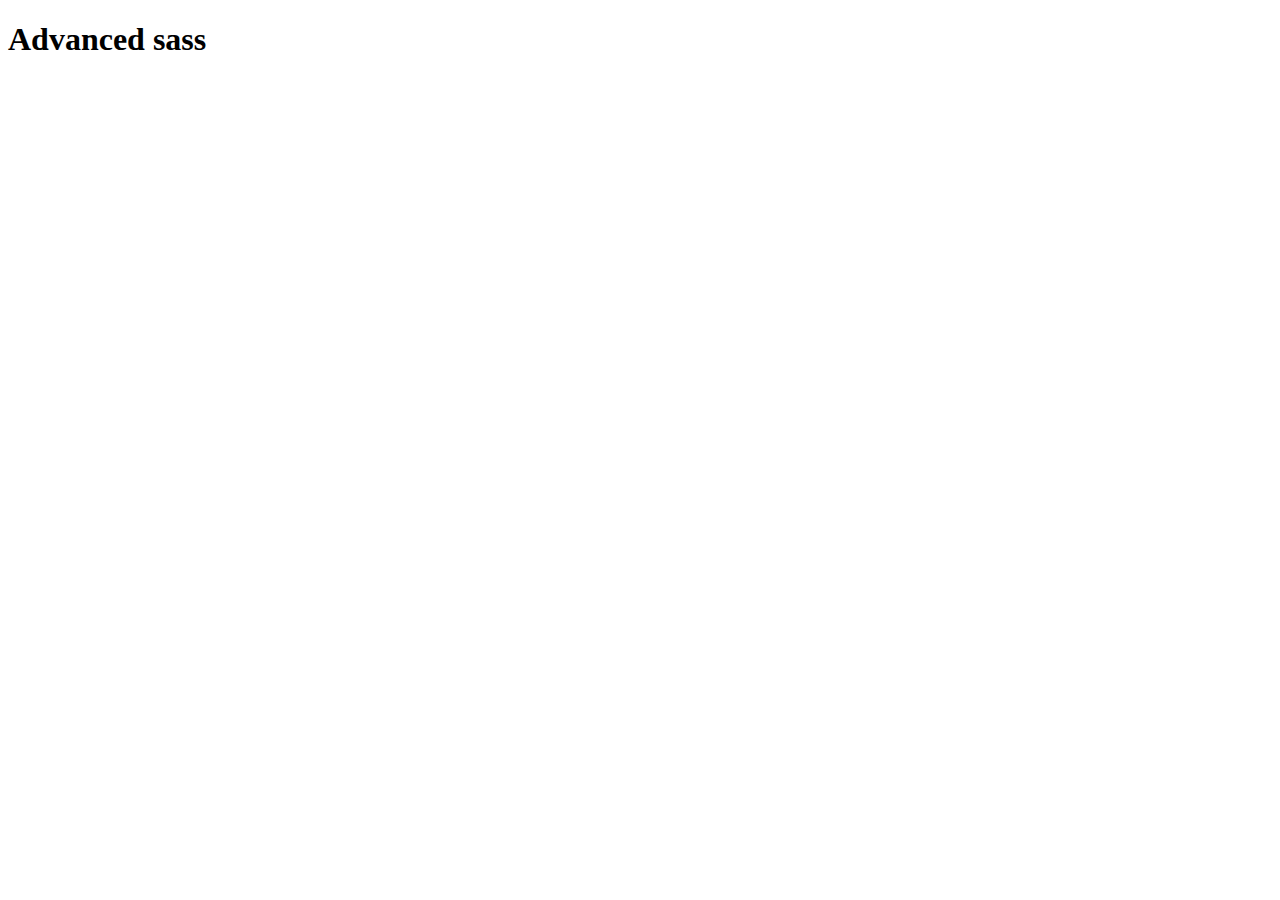
==== Advanced sass/index.html @ a45b02b1 "Avançando com sass" ====
<!DOCTYPE html>
<html lang="en">
<head>
    <meta charset="UTF-8">
    <meta http-equiv="X-UA-Compatible" content="IE=edge">
    <meta name="viewport" content="width=device-width, initial-scale=1.0">
    <title>Advanced sass</title>
    <link rel="stylesheet" href=""
</head>
<body>
    <h1>Advanced sass</h1>
</body>
</html>
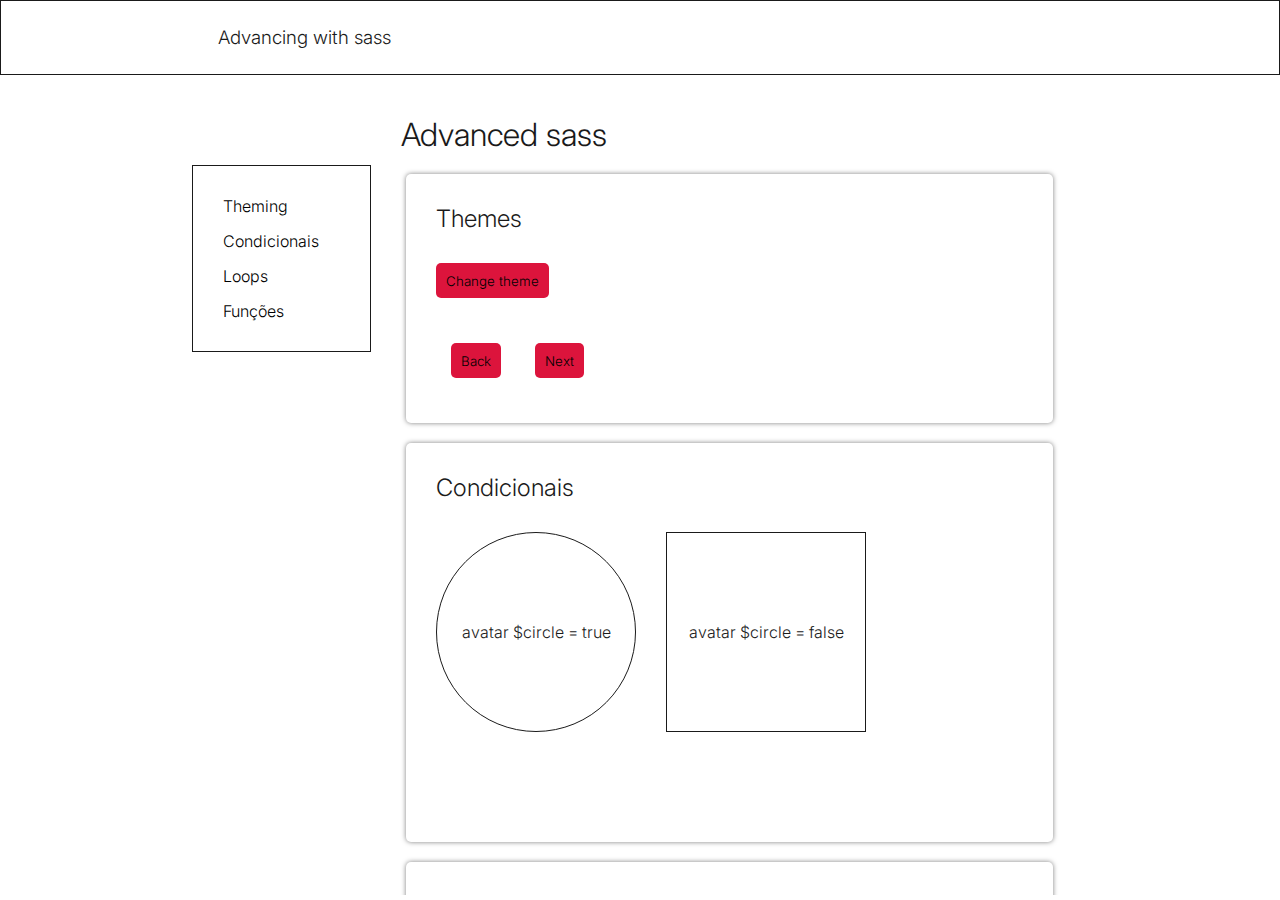
==== commit 59f71552: "Avançando com sass" ====
--- a/Advanced sass/index.html
+++ b/Advanced sass/index.html
@@ -5,9 +5,106 @@
     <meta http-equiv="X-UA-Compatible" content="IE=edge">
     <meta name="viewport" content="width=device-width, initial-scale=1.0">
     <title>Advanced sass</title>
-    <link rel="stylesheet" href=""
+    <link rel="stylesheet" href="styles/css/main.css"/>
+    <link rel="preconnect" href="https://fonts.googleapis.com">
+    <link rel="preconnect" href="https://fonts.gstatic.com" crossorigin>
+    <link href="https://fonts.googleapis.com/css2?family=Inter:wght@100&display=swap" rel="stylesheet">
 </head>
-<body>
-    <h1>Advanced sass</h1>
+<body theme="light" id="body">
+    
+    <header>
+        <div class="header-wrapper">
+            <h3>Advancing with sass</h3>
+        </div>
+    </header>
+
+    <div class="main-container">
+        <aside>
+            <nav>
+                <ul>
+                    <li><a href="#theming">Theming</a></li>
+                </ul>
+                <ul>
+                    <li><a href="#condicionais">Condicionais</a></li>
+                </ul>
+                <ul>
+                    <li><a href="#loops">Loops</a></li>
+                </ul>
+                <ul>
+                    <li><a href="#funcoes">Funções</a></li>
+                </ul>
+            </nav>
+        </aside>
+        <article>
+            <h1>Advanced sass</h1>
+            <section id="theming">
+                <h2>Themes</h2>
+                <button id="change-theme">Change theme</button>
+                <div class="screenshots" style="width: 50%; margin: 15px;">
+                    <button class="back">Back</button>
+                    <button class="next">Next</button>
+                </div>
+            </section>
+
+            <section id="condicionais">
+                <h2>Condicionais</h2>
+                <div class="container" style="display: flex">
+                    <div class="avatar"> avatar $circle = true</div>
+                    <div class="avatar2">avatar $circle = false</div>
+                </div>
+                <div style="margin: 30px 0;">
+                    <img src="/Advanced sass/images/condicionais/screenshot1.png" alt="" width="300">
+                    <img src="/Advanced sass/images/condicionais/screenshot2.png" alt="" width="300">
+                    <img src="/Advanced sass/images/condicionais/screenshot3.png" alt="" width="300">
+                </div>
+            </section>
+
+            <section id="loops">
+                <h2>Loops</h2>
+                <h3>@for</h3>
+                <div class="for-wrapper" style="display: flex; justify-content: space-around; margin: 30px;">
+                    <h4 class="text-1">Text size</h4>
+                    <h4 class="text-2">Text size</h4>
+                    <h4 class="text-3">Text size</h4>
+                    <h4 class="text-4">Text size</h4>
+                    <h4 class="text-5">Text size</h4>
+                    <h4 class="text-6">Text size</h4>
+                    <h4 class="text-7">Text size</h4>
+                    <h4 class="text-8">Text size</h4>
+                    <h4 class="text-9">Text size</h4>
+                    <h4 class="text-10">Text size</h4>
+                </div>
+                <h3>@each</h3>
+                <div class="each-wrapper" style="display: flex; justify-content: space-around; margin: 30px;">
+                    <h4 class="text-1">Text size</h4>
+                    <h4 class="text-2">Text size</h4>
+                    <h4 class="text-3">Text size</h4>
+                    <h4 class="text-4">Text size</h4>
+                </div>
+                <h3>@while</h3>
+                <div class="while-wrapper" style="display: flex; justify-content: space-around; margin: 30px;">
+                    <h4 class="text-1">Text size</h4>
+                    <h4 class="text-2">Text size</h4>
+                    <h4 class="text-3">Text size</h4>
+                    <h4 class="text-4">Text size</h4>
+                    <h4 class="text-5">Text size</h4>
+                    <h4 class="text-6">Text size</h4>
+                    <h4 class="text-7">Text size</h4>
+                </div>
+            </section>
+
+            <section  id="funcoes">
+                <h2>Funções</h2>
+               <div style="display: flex; justify-content: space-around; margin: 30px;">
+                    <p>Função remover fonte específica</p>
+                    <p>Função remover fonte específica</p>
+                    <p class="content">Função remover fonte "Inter" definida na pagina</p>
+               </div>
+            </section>
+
+        </article>
+    </div>
+    <script src="index.js"></script>
+
 </body>
 </html>--- a/Advanced sass/styles/css/main.css
+++ b/Advanced sass/styles/css/main.css
@@ -0,0 +1,206 @@
+@import url("https://fonts.googleapis.com/css2?family=Inter:wght@100&display=swap");
+header {
+  border: 1px solid;
+  padding: 0 15%;
+  margin-bottom: 10px;
+}
+header .header-wrapper {
+  padding: 10px;
+}
+
+.main-container {
+  display: flex;
+  margin: 0 15%;
+  height: 90vh;
+  overflow: hidden;
+}
+.main-container aside {
+  width: 20%;
+  height: fit-content;
+  max-height: 80%;
+  margin-top: 80px;
+  padding: 15px;
+  border: 1px solid;
+}
+.main-container aside nav ul {
+  list-style: none;
+}
+.main-container aside nav ul li {
+  margin: 15px;
+}
+.main-container aside nav ul li a {
+  text-decoration: none;
+}
+.main-container aside nav ul li a:hover {
+  color: gray;
+}
+.main-container article {
+  width: 80%;
+  padding: 15px;
+  overflow-y: scroll;
+}
+
+button {
+  margin: 15px;
+  padding: 10px;
+  border: 0;
+  border-radius: 5px;
+  height: 35px;
+  background: crimson;
+  cursor: pointer;
+}
+button:hover {
+  background-color: gray;
+}
+
+.each-wrapper .text-1 {
+  font-size: 1em;
+}
+
+.each-wrapper .text-2 {
+  font-size: 2em;
+}
+
+.each-wrapper .text-3 {
+  font-size: 3em;
+}
+
+.each-wrapper .text-4 {
+  font-size: 4em;
+}
+
+.for-wrapper .text-1 {
+  background-color: rgba(8, 124, 57, 0.1);
+}
+
+.for-wrapper .text-2 {
+  background-color: rgba(8, 124, 57, 0.2);
+}
+
+.for-wrapper .text-3 {
+  background-color: rgba(8, 124, 57, 0.3);
+}
+
+.for-wrapper .text-4 {
+  background-color: rgba(8, 124, 57, 0.4);
+}
+
+.for-wrapper .text-5 {
+  background-color: rgba(8, 124, 57, 0.5);
+}
+
+.for-wrapper .text-6 {
+  background-color: rgba(8, 124, 57, 0.6);
+}
+
+.for-wrapper .text-7 {
+  background-color: rgba(8, 124, 57, 0.7);
+}
+
+.for-wrapper .text-8 {
+  background-color: rgba(8, 124, 57, 0.8);
+}
+
+.for-wrapper .text-9 {
+  background-color: rgba(8, 124, 57, 0.9);
+}
+
+.for-wrapper .text-10 {
+  background-color: #087c39;
+}
+
+.while-wrapper .text-1 {
+  font-size: 16px;
+}
+
+.while-wrapper .text-2 {
+  font-size: 32px;
+}
+
+.while-wrapper .text-3 {
+  font-size: 48px;
+}
+
+.while-wrapper .text-4 {
+  font-size: 64px;
+}
+
+.while-wrapper .text-5 {
+  font-size: 80px;
+}
+
+.while-wrapper .text-6 {
+  font-size: 96px;
+}
+
+.while-wrapper .text-7 {
+  font-size: 112px;
+}
+
+.content {
+  font-family: Helvetica;
+}
+
+* {
+  margin: 0;
+  padding: 0;
+  box-sizing: border-box;
+  font-family: Inter;
+  font-weight: 300;
+}
+*::-webkit-scrollbar {
+  width: 0;
+}
+
+body[theme=light] {
+  background: white;
+  color: #1a1a1a;
+}
+body[theme=light] section {
+  box-shadow: 0 0 5px rgba(0, 0, 0, 0.5);
+}
+body[theme=light] a {
+  color: black;
+}
+
+body[theme=dark] {
+  background: #1a1a1a;
+  color: #d8d8d8;
+}
+body[theme=dark] section {
+  box-shadow: 0 0 5px rgba(255, 255, 255, 0.5);
+}
+body[theme=dark] a {
+  color: white;
+}
+
+h1, h2, h3 {
+  margin: 15px;
+}
+
+article section {
+  margin: 20px;
+  padding: 15px;
+  border-radius: 5px;
+}
+
+.avatar {
+  width: 200px;
+  height: 200px;
+  display: grid;
+  place-items: center;
+  border-radius: 50%;
+  border: 1px solid;
+  margin: 15px;
+}
+
+.avatar2 {
+  width: 200px;
+  height: 200px;
+  display: grid;
+  place-items: center;
+  border: 1px solid;
+  margin: 15px;
+}
+
+/*# sourceMappingURL=main.css.map */
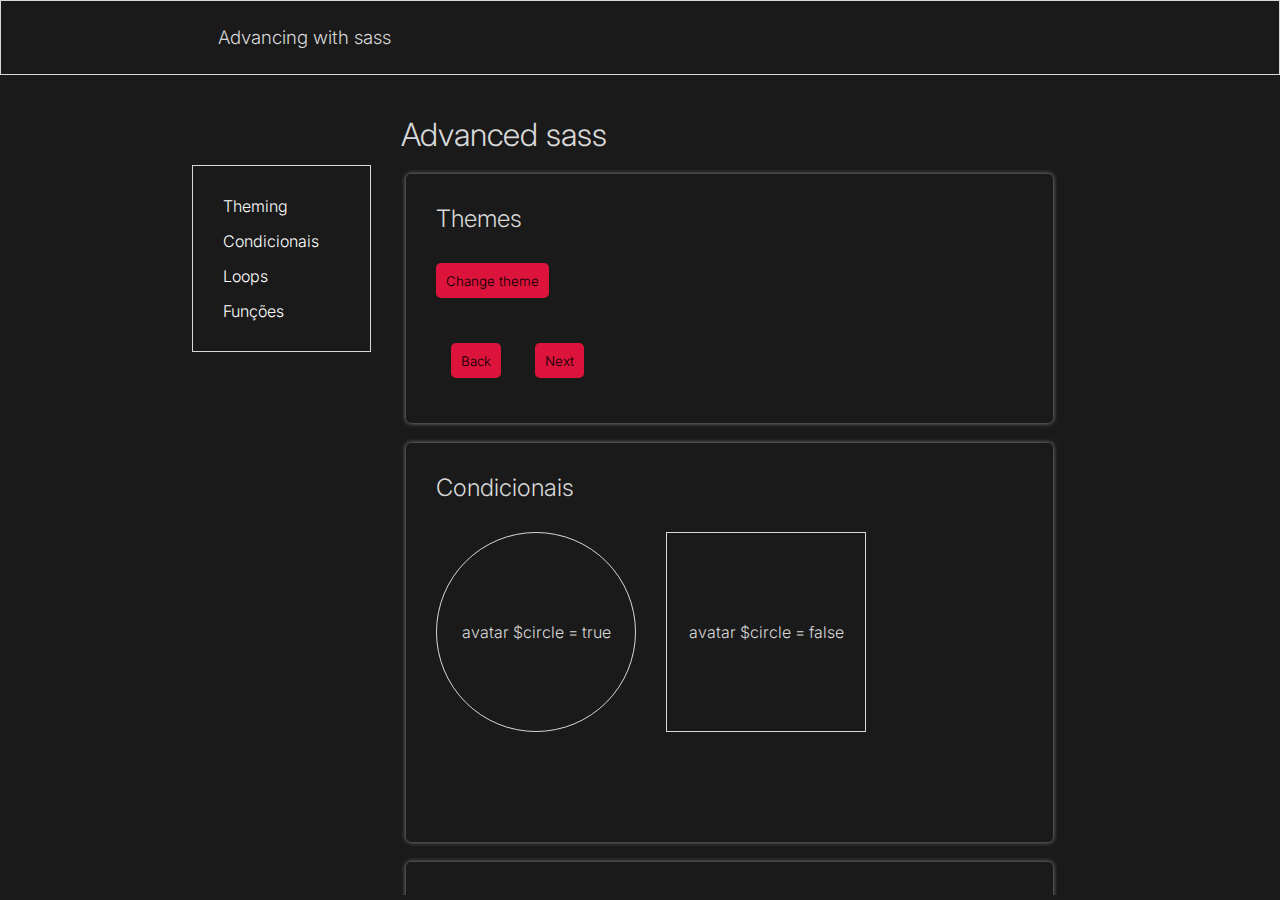
==== commit 19e853b7: "Animaçoes com css e javascript" ====
--- a/Advanced sass/index.html
+++ b/Advanced sass/index.html
@@ -10,7 +10,7 @@
     <link rel="preconnect" href="https://fonts.gstatic.com" crossorigin>
     <link href="https://fonts.googleapis.com/css2?family=Inter:wght@100&display=swap" rel="stylesheet">
 </head>
-<body theme="light" id="body">
+<body theme="dark" id="body">
     
     <header>
         <div class="header-wrapper">
@@ -62,7 +62,7 @@
             <section id="loops">
                 <h2>Loops</h2>
                 <h3>@for</h3>
-                <div class="for-wrapper" style="display: flex; justify-content: space-around; margin: 30px;">
+                <div class="for-wrapper" style="display: flex; flex-wrap: wrap; justify-content: space-around; margin: 30px;">
                     <h4 class="text-1">Text size</h4>
                     <h4 class="text-2">Text size</h4>
                     <h4 class="text-3">Text size</h4>
@@ -75,14 +75,14 @@
                     <h4 class="text-10">Text size</h4>
                 </div>
                 <h3>@each</h3>
-                <div class="each-wrapper" style="display: flex; justify-content: space-around; margin: 30px;">
+                <div class="each-wrapper" style="display: flex; flex-wrap: wrap; justify-content: space-around; margin: 30px;">
                     <h4 class="text-1">Text size</h4>
                     <h4 class="text-2">Text size</h4>
                     <h4 class="text-3">Text size</h4>
                     <h4 class="text-4">Text size</h4>
                 </div>
                 <h3>@while</h3>
-                <div class="while-wrapper" style="display: flex; justify-content: space-around; margin: 30px;">
+                <div class="while-wrapper" style="display: flex; flex-wrap: wrap; justify-content: space-around; margin: 30px;">
                     <h4 class="text-1">Text size</h4>
                     <h4 class="text-2">Text size</h4>
                     <h4 class="text-3">Text size</h4>
@@ -95,11 +95,22 @@
 
             <section  id="funcoes">
                 <h2>Funções</h2>
-               <div style="display: flex; justify-content: space-around; margin: 30px;">
-                    <p>Função remover fonte específica</p>
-                    <p>Função remover fonte específica</p>
-                    <p class="content">Função remover fonte "Inter" definida na pagina</p>
-               </div>
+                <div style="margin: 0 30px;">
+                    <h3>Função para remover fonte "Inter"</h3>
+                    <div style="display: flex; flex-wrap: wrap; justify-content: space-around; margin: 30px;">
+                         <p>Função remover fonte específica</p>
+                         <p>Função remover fonte específica</p>
+                         <p class="content">Função remover fonte "Inter" definida na pagina</p>
+                    </div>
+                </div>
+                <div style="margin: 0 30px;">
+                    <h4>Controle de feedback de erros</h3>
+                    <div style="display: flex; flex-wrap: wrap; justify-content: space-around; margin: 10px 30px;">
+                        <small message="error">Something wrong happened</small>
+                        <small message="alert">Something bad happened</small>
+                        <small message="success">Success</small>
+                    </div>
+                </div>
             </section>
 
         </article>
--- a/Advanced sass/styles/css/main.css
+++ b/Advanced sass/styles/css/main.css
@@ -1,4 +1,8 @@
 @import url("https://fonts.googleapis.com/css2?family=Inter:wght@100&display=swap");
+.content {
+  font-family: Helvetica;
+}
+
 header {
   border: 1px solid;
   padding: 0 15%;
@@ -137,10 +141,6 @@
   font-size: 112px;
 }
 
-.content {
-  font-family: Helvetica;
-}
-
 * {
   margin: 0;
   padding: 0;
@@ -152,6 +152,10 @@
   width: 0;
 }
 
+body {
+  transition: all 0.5s;
+}
+
 body[theme=light] {
   background: white;
   color: #1a1a1a;
@@ -203,4 +207,36 @@
   margin: 15px;
 }
 
+small {
+  transition: 0.5s;
+}
+
+small {
+  cursor: pointer;
+}
+
+small[message=error] {
+  padding: 10px;
+  border-bottom: 2px solid red;
+}
+small[message=error]:hover {
+  background-color: rgba(255, 0, 0, 0.1);
+}
+
+small[message=alert] {
+  padding: 10px;
+  border-bottom: 2px solid yellow;
+}
+small[message=alert]:hover {
+  background-color: rgba(255, 255, 0, 0.1);
+}
+
+small[message=success] {
+  padding: 10px;
+  border-bottom: 2px solid green;
+}
+small[message=success]:hover {
+  background-color: rgba(0, 128, 0, 0.1);
+}
+
 /*# sourceMappingURL=main.css.map */
